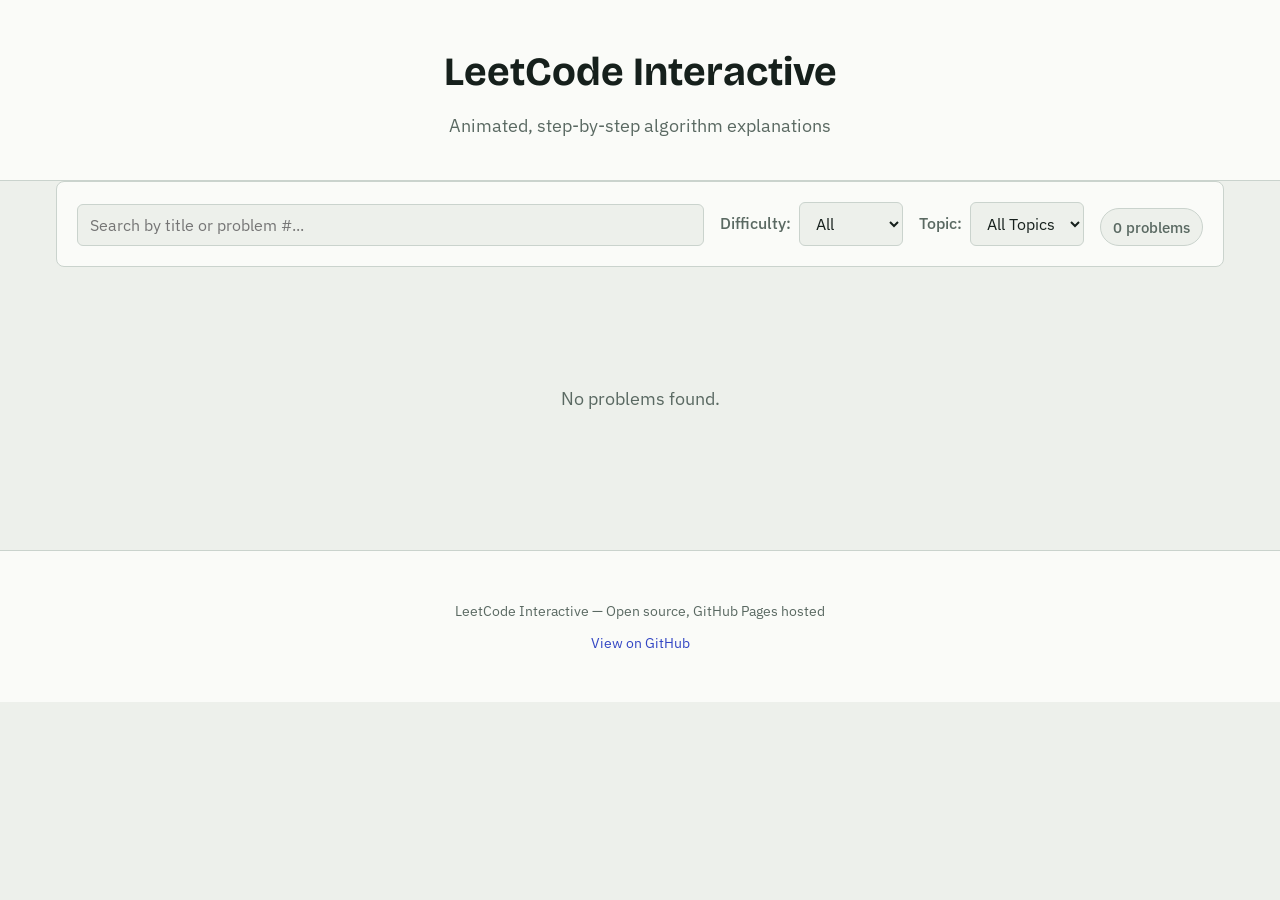
==== index.html @ 6e189144 "Frontend: index.html, app.js, styles.css index.html: - Header + search/filter controls - Problem gri" ====
<!DOCTYPE html>
<html lang="en">
<head>
    <meta charset="UTF-8">
    <meta name="viewport" content="width=device-width, initial-scale=1.0">
    <title>LeetCode Interactive — Algorithm Visualizations</title>
    <link href="https://fonts.googleapis.com/css2?family=Bricolage+Grotesque:wght@400;600;700&family=IBM+Plex+Sans:wght@400;500;600&family=JetBrains+Mono:wght@400;600&display=swap" rel="stylesheet">
    <link rel="stylesheet" href="./styles.css">
</head>
<body>
    <header>
        <div class="container">
            <h1>LeetCode Interactive</h1>
            <p class="subtitle">Animated, step-by-step algorithm explanations</p>
        </div>
    </header>

    <main class="container">
        <section class="filters-section">
            <div class="search-group">
                <input
                    type="text"
                    id="search-input"
                    placeholder="Search by title or problem #..."
                    aria-label="Search problems"
                >
            </div>

            <div class="filter-group">
                <label for="difficulty-filter">Difficulty:</label>
                <select id="difficulty-filter" aria-label="Filter by difficulty">
                    <option value="">All</option>
                    <option value="Easy">Easy</option>
                    <option value="Medium">Medium</option>
                    <option value="Hard">Hard</option>
                </select>
            </div>

            <div class="filter-group">
                <label for="topic-filter">Topic:</label>
                <select id="topic-filter" aria-label="Filter by topic">
                    <option value="">All Topics</option>
                </select>
            </div>

            <div class="info-bar">
                <span id="problem-count" class="count-badge">0 problems</span>
            </div>
        </section>

        <section id="problem-grid" class="problem-grid">
            <!-- Populated by JavaScript -->
        </section>

        <section id="empty-state" class="empty-state" hidden>
            <p>No problems found.</p>
        </section>
    </main>

    <footer>
        <p>LeetCode Interactive — Open source, GitHub Pages hosted</p>
        <p><a href="https://github.com" target="_blank">View on GitHub</a></p>
    </footer>

    <script src="./app.js"></script>
</body>
</html>
---- styles.css ----
:root {
    --ground: #EDF0EB;
    --panel: #FAFBF8;
    --ink: #16201C;
    --muted: #5A6962;
    --line: #CAD3CD;
    --soft: #E1E7E2;
    --primary: #3346C4;
    --success: #1B8A4B;
    --warning: #B97A00;
    --danger: #BF3F2B;

    --font-headline: "Bricolage Grotesque", system-ui, sans-serif;
    --font-body: "IBM Plex Sans", system-ui, sans-serif;
    --font-mono: "JetBrains Mono", monospace;
}

@media (prefers-color-scheme: dark) {
    :root:not([data-theme="light"]) {
        --ground: #0E1311;
        --panel: #151C19;
        --ink: #E5ECE7;
        --muted: #92A39A;
        --line: #2A3631;
        --soft: #1D2622;
        --primary: #8E9CFF;
        --success: #4ACB7C;
        --warning: #F2B53F;
        --danger: #FF7D66;
    }
}

:root[data-theme="dark"] {
    --ground: #0E1311;
    --panel: #151C19;
    --ink: #E5ECE7;
    --muted: #92A39A;
    --line: #2A3631;
    --soft: #1D2622;
    --primary: #8E9CFF;
    --success: #4ACB7C;
    --warning: #F2B53F;
    --danger: #FF7D66;
}

* {
    box-sizing: border-box;
}

body {
    margin: 0;
    padding: 0;
    font-family: var(--font-body);
    background-color: var(--ground);
    color: var(--ink);
    line-height: 1.6;
}

a {
    color: var(--primary);
    text-decoration: none;
}

a:hover {
    text-decoration: underline;
}

a:focus-visible {
    outline: 2px solid var(--primary);
    outline-offset: 2px;
}

button, select, input {
    font-family: inherit;
    font-size: inherit;
}

.container {
    max-width: 1200px;
    margin: 0 auto;
    padding: 0 16px;
}

header {
    background-color: var(--panel);
    border-bottom: 1px solid var(--line);
    padding: 40px 0;
    text-align: center;
}

header h1 {
    margin: 0 0 8px 0;
    font-family: var(--font-headline);
    font-size: 2.5rem;
    font-weight: 700;
    color: var(--ink);
}

.subtitle {
    margin: 0;
    font-size: 1.1rem;
    color: var(--muted);
    font-weight: 400;
}

main {
    padding: 40px 16px;
}

.filters-section {
    display: flex;
    gap: 16px;
    flex-wrap: wrap;
    align-items: flex-end;
    margin-bottom: 40px;
    padding: 20px;
    background-color: var(--panel);
    border-radius: 8px;
    border: 1px solid var(--line);
}

@media (max-width: 600px) {
    .filters-section {
        flex-direction: column;
    }
}

.search-group {
    flex: 1;
    min-width: 200px;
}

#search-input {
    width: 100%;
    padding: 10px 12px;
    border: 1px solid var(--line);
    border-radius: 6px;
    background-color: var(--ground);
    color: var(--ink);
    font-size: 1rem;
}

#search-input:focus {
    outline: none;
    border-color: var(--primary);
    box-shadow: 0 0 0 3px rgba(51, 70, 196, 0.1);
}

.filter-group {
    display: flex;
    gap: 8px;
    align-items: center;
}

.filter-group label {
    font-weight: 500;
    color: var(--muted);
    white-space: nowrap;
}

.filter-group select {
    padding: 10px 12px;
    border: 1px solid var(--line);
    border-radius: 6px;
    background-color: var(--ground);
    color: var(--ink);
    font-size: 1rem;
    cursor: pointer;
}

.filter-group select:focus {
    outline: none;
    border-color: var(--primary);
    box-shadow: 0 0 0 3px rgba(51, 70, 196, 0.1);
}

.info-bar {
    display: flex;
    gap: 12px;
    align-items: center;
    font-size: 0.95rem;
}

.count-badge {
    display: inline-block;
    padding: 6px 12px;
    background-color: var(--ground);
    border: 1px solid var(--line);
    border-radius: 20px;
    color: var(--muted);
    font-weight: 500;
}

.problem-grid {
    display: grid;
    grid-template-columns: repeat(auto-fill, minmax(300px, 1fr));
    gap: 20px;
}

@media (max-width: 600px) {
    .problem-grid {
        grid-template-columns: 1fr;
    }
}

.problem-card {
    display: flex;
    flex-direction: column;
    padding: 20px;
    background-color: var(--panel);
    border: 1px solid var(--line);
    border-radius: 8px;
    transition: all 0.2s ease;
    text-decoration: none;
}

.problem-card:hover {
    border-color: var(--primary);
    box-shadow: 0 4px 12px rgba(51, 70, 196, 0.15);
    transform: translateY(-2px);
}

.problem-card:focus-within {
    outline: 2px solid var(--primary);
    outline-offset: 0;
}

.problem-number {
    display: inline-block;
    font-family: var(--font-mono);
    font-size: 0.9rem;
    font-weight: 600;
    color: var(--muted);
    margin-bottom: 8px;
}

.problem-title {
    font-family: var(--font-headline);
    font-size: 1.3rem;
    font-weight: 600;
    color: var(--ink);
    margin: 0 0 12px 0;
}

.problem-meta {
    display: flex;
    gap: 8px;
    flex-wrap: wrap;
    margin-bottom: 12px;
}

.difficulty-badge {
    display: inline-block;
    padding: 4px 10px;
    border-radius: 12px;
    font-size: 0.8rem;
    font-weight: 600;
    text-transform: uppercase;
}

.difficulty-easy {
    background-color: var(--success);
    color: white;
}

.difficulty-medium {
    background-color: var(--warning);
    color: white;
}

.difficulty-hard {
    background-color: var(--danger);
    color: white;
}

.topic-list {
    display: flex;
    gap: 6px;
    flex-wrap: wrap;
}

.topic-tag {
    display: inline-block;
    padding: 4px 10px;
    background-color: var(--soft);
    color: var(--ink);
    border-radius: 12px;
    font-size: 0.8rem;
    border: 1px solid var(--line);
}

.problem-link {
    margin-top: auto;
    padding: 10px 12px;
    background-color: var(--ground);
    border: 1px solid var(--primary);
    border-radius: 6px;
    color: var(--primary);
    font-weight: 500;
    text-align: center;
    transition: all 0.2s ease;
}

.problem-link:hover {
    background-color: var(--primary);
    color: white;
}

.empty-state {
    text-align: center;
    padding: 60px 20px;
    color: var(--muted);
    font-size: 1.1rem;
}

footer {
    margin-top: 60px;
    padding: 40px 16px;
    border-top: 1px solid var(--line);
    background-color: var(--panel);
    text-align: center;
    color: var(--muted);
    font-size: 0.9rem;
}

footer p {
    margin: 8px 0;
}

footer a {
    color: var(--primary);
}

@media (prefers-reduced-motion: reduce) {
    * {
        animation-duration: 0.01ms !important;
        animation-iteration-count: 1 !important;
        transition-duration: 0.01ms !important;
    }
}
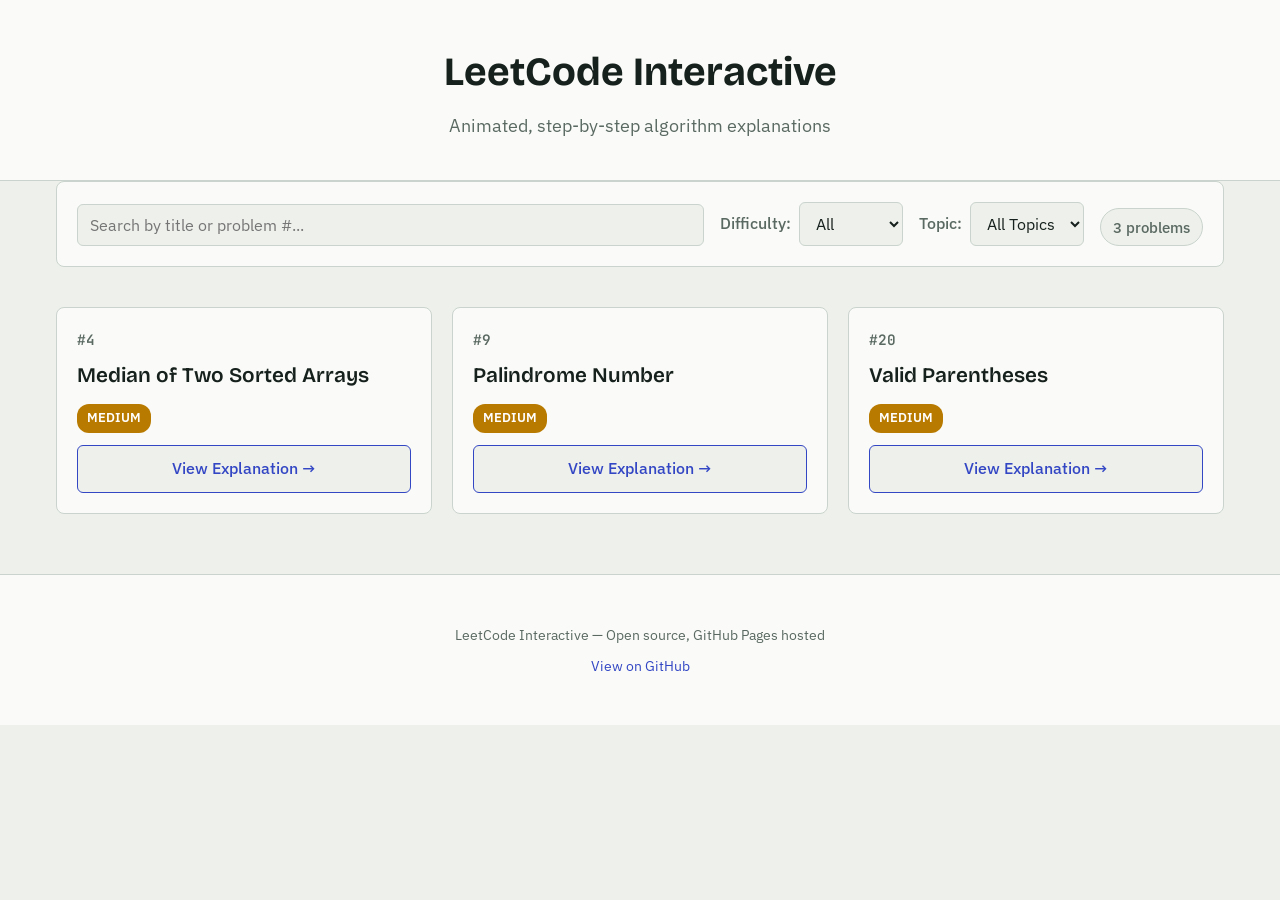
==== commit d66a80cc: "Update index.html with final styling" ====
--- a/index.html
+++ b/index.html
@@ -59,7 +59,7 @@
 
     <footer>
         <p>LeetCode Interactive — Open source, GitHub Pages hosted</p>
-        <p><a href="https://github.com" target="_blank">View on GitHub</a></p>
+        <p><a href="https://github.com/karan-ksrk/leetcode-interactive" target="_blank">View on GitHub</a></p>
     </footer>
 
     <script src="./app.js"></script>
